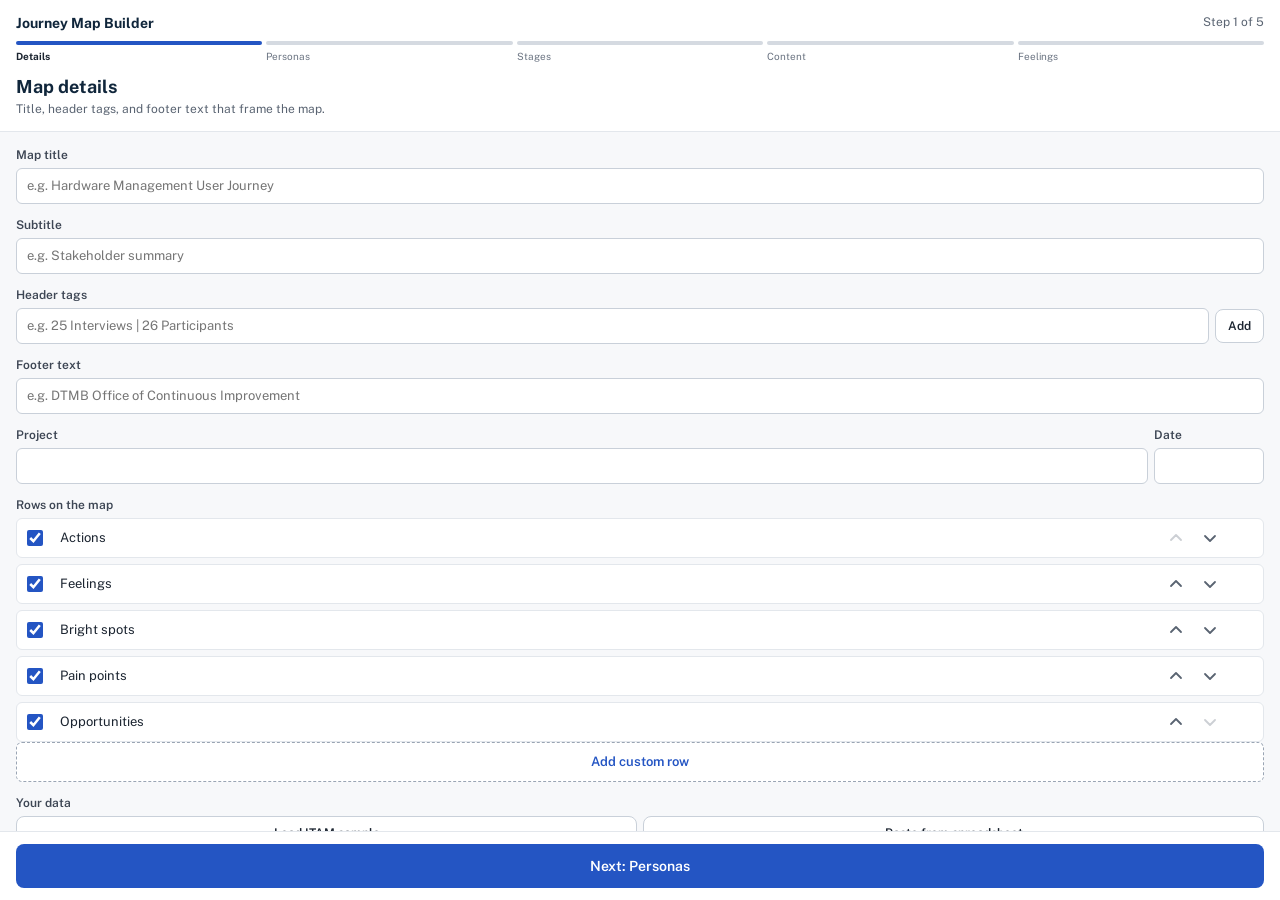
==== panel.html @ 49fc107d "Add files via upload" ====
<!doctype html>
<html lang="en">
<head>
<meta charset="utf-8">
<meta name="viewport" content="width=device-width, initial-scale=1">
<title>Journey Map Builder</title>
<link rel="preconnect" href="https://fonts.googleapis.com">
<link href="https://fonts.googleapis.com/css2?family=Public+Sans:wght@400;500;600;700&display=swap" rel="stylesheet">
<link rel="stylesheet" href="panel.css">
<script src="https://miro.com/app/static/sdk/v2/miro.js"></script>
</head>
<body>
<div id="app"></div>
<script src="sample.js"></script>
<script src="generator.js"></script>
<script src="panel.js"></script>
</body>
</html>
---- panel.css ----
* { box-sizing: border-box; }
html, body { margin: 0; height: 100%; }
body { font-family: 'Public Sans', system-ui, sans-serif; font-size: 13px; color: #1B2430; background: #F7F8FA; }
#app { height: 100vh; display: flex; flex-direction: column; }
button { font: inherit; }
button:focus-visible, input:focus-visible, textarea:focus-visible, .filebtn:focus-within { outline: 2px solid #2455C3; outline-offset: 2px; }

.hd { background: #fff; border-bottom: 1px solid #E3E7EC; padding: 14px 16px 12px; }
.hd-top { display: flex; justify-content: space-between; align-items: center; }
.app { font-size: 14px; font-weight: 700; color: #10263B; }
.muted { font-size: 12px; color: #5A6472; line-height: 1.45; }
.hd h1 { margin: 14px 0 0; font-size: 18px; color: #10263B; }
.hd p { margin: 4px 0 0; }
.steps { display: flex; gap: 4px; margin-top: 10px; }
.stp { flex: 1 1 0; border: 0; background: none; padding: 0; text-align: left; cursor: pointer; min-width: 0; }
.stp .bar { display: block; height: 4px; border-radius: 2px; background: #D5DAE1; }
.stp.on .bar, .stp.done .bar { background: #2455C3; }
.stp .sl { display: block; margin-top: 5px; font-size: 10px; color: #6B7482; overflow: hidden; text-overflow: ellipsis; white-space: nowrap; }
.stp.on .sl { color: #1B2430; font-weight: 700; }

.body { flex: 1; overflow-y: auto; padding: 16px; display: flex; flex-direction: column; gap: 14px; }
.ft { background: #fff; border-top: 1px solid #E3E7EC; padding: 12px 16px; display: flex; gap: 10px; }
.ft .bp { flex: 1; }
.status { padding: 8px 16px; font-size: 12px; line-height: 1.4; background: #EEF3FC; color: #173F99; border-top: 1px solid #D5E0F5; }

.fld { display: flex; flex-direction: column; }
.lbl { display: block; margin-bottom: 6px; font-size: 12px; font-weight: 600; color: #3D4654; }
.lblrow { display: flex; justify-content: space-between; align-items: baseline; }
.hint { margin: 6px 0 0; font-size: 11px; color: #5A6472; }
.hint.nm { margin: 0; }
.in { width: 100%; min-width: 0; height: 36px; padding: 0 10px; border: 1px solid #C9D0D9; border-radius: 6px; background: #fff; color: #1B2430; font: inherit; }
.in.strong { font-weight: 600; }
.in.sub { height: 32px; font-size: 12px; color: #5A6472; }
.ta { width: 100%; min-width: 0; padding: 8px 10px; border: 1px solid #C9D0D9; border-radius: 6px; background: #fff; color: #1B2430; font: inherit; line-height: 1.4; resize: vertical; min-height: 52px; }
.in:focus, .ta:focus { outline: 2px solid #2455C3; outline-offset: -1px; border-color: #2455C3; }

.bp { height: 44px; padding: 0 18px; border: 0; border-radius: 8px; background: #2455C3; color: #fff; font-weight: 600; font-size: 14px; cursor: pointer; }
.bp:hover { background: #1C4AAF; }
.bp:disabled { background: #7F9AD6; cursor: default; }
.bs { height: 44px; padding: 0 16px; border: 1px solid #C9D0D9; border-radius: 8px; background: #fff; color: #1B2430; font-weight: 600; font-size: 14px; cursor: pointer; }
.bs:hover { background: #F2F4F7; }
.bs.sm { height: 34px; padding: 0 12px; font-size: 12px; }
.bs.warn { border-color: #B3261E; color: #B3261E; }
.add { width: 100%; height: 40px; border: 1px dashed #9AA5B4; border-radius: 6px; background: #fff; color: #2455C3; font-weight: 600; font-size: 13px; cursor: pointer; }
.add:hover { background: #F2F6FD; }
.linkbtn { border: 0; background: none; padding: 0; color: #2455C3; font-weight: 600; font-size: 11px; cursor: pointer; text-decoration: underline; }
.ib { width: 32px; height: 32px; flex-shrink: 0; border: 0; border-radius: 6px; background: transparent; color: #5A6472; display: flex; align-items: center; justify-content: center; cursor: pointer; padding: 0; }
.ib:hover { background: #EEF1F4; }
.ib:disabled { opacity: .3; cursor: default; background: transparent; }
.ib.sm { width: 26px; height: 26px; }
.ib-space { width: 32px; flex-shrink: 0; }
.mt { margin-top: 10px; }

.inline { display: flex; gap: 6px; align-items: center; }
.inline.top { align-items: flex-start; }
.grow { flex: 1; min-width: 0; }
.w110 { width: 110px; flex-shrink: 0; }
.stack { display: flex; flex-direction: column; gap: 6px; }
.stack.tight { gap: 0; }
.card { background: #fff; border: 1px solid #E3E7EC; border-radius: 8px; padding: 10px; display: flex; flex-direction: column; gap: 8px; }
.empty { background: #fff; border: 1px dashed #C9D0D9; border-radius: 8px; padding: 16px; text-align: center; color: #5A6472; line-height: 1.5; }

.pills { display: flex; flex-wrap: wrap; gap: 6px; margin-bottom: 6px; }
.pill { display: inline-flex; align-items: center; gap: 2px; min-height: 30px; padding: 2px 2px 2px 10px; border: 1px solid #C9D0D9; border-radius: 15px; background: #fff; font-size: 12px; }
.rowitem { display: flex; align-items: center; gap: 2px; padding: 3px 3px 3px 10px; background: #fff; border: 1px solid #E3E7EC; border-radius: 6px; }
.rowitem input[type=checkbox] { width: 16px; height: 16px; margin: 0 4px 0 0; flex-shrink: 0; accent-color: #2455C3; }
.rowitem .in { height: 32px; border-color: transparent; }
.rowitem .in:hover { border-color: #C9D0D9; }
.toolgrid { display: grid; grid-template-columns: 1fr 1fr; gap: 6px; }
.filebtn { display: inline-flex; align-items: center; justify-content: center; }

.dot { width: 12px; height: 12px; border-radius: 6px; flex-shrink: 0; }
.dot.sm { width: 10px; height: 10px; }
.swatches { display: flex; flex-wrap: wrap; gap: 6px; align-items: center; }
.sw { width: 24px; height: 24px; padding: 0; border-radius: 12px; border: 2px solid transparent; box-shadow: inset 0 0 0 2px #fff; cursor: pointer; }
.sw.on { border-color: #10263B; }
.cpick { width: 28px; height: 28px; padding: 0; border: 1px solid #C9D0D9; border-radius: 6px; background: #fff; cursor: pointer; }

.stageitem { display: flex; align-items: flex-start; gap: 6px; padding: 10px 4px 10px 10px; background: #fff; border: 1px solid #E3E7EC; border-radius: 8px; }
.stageitem .num { width: 18px; padding-top: 9px; font-size: 12px; font-weight: 700; color: #6B7482; flex-shrink: 0; }

.snav { display: flex; align-items: center; gap: 6px; padding: 6px; background: #10263B; border-radius: 8px; color: #fff; }
.snav .ib { color: #fff; }
.snav .ib:hover { background: rgba(255, 255, 255, .12); }
.snav .t { flex: 1; text-align: center; min-width: 0; }
.snav .t b { display: block; font-size: 15px; }
.snav .t span { display: block; font-size: 11px; color: #C4CEDA; }
.sec { display: flex; flex-direction: column; gap: 8px; }
.sechd { display: flex; align-items: center; gap: 8px; width: 100%; min-height: 40px; padding: 0 8px 0 12px; background: #fff; border: 1px solid #E3E7EC; border-radius: 8px; color: #1B2430; cursor: pointer; }
.sechd .nm { flex: 1; text-align: left; font-weight: 700; }
.sechd .chev { display: flex; color: #5A6472; transition: transform .15s; }
.sechd[aria-expanded=true] .chev { transform: rotate(180deg); }
.item { background: #fff; border: 1px solid #E3E7EC; border-radius: 8px; padding: 8px; display: flex; flex-direction: column; gap: 6px; }
.item.k-bright { background: #F3FAF5; }
.item.k-pain { background: #FDF5F5; }
.item.k-opps { background: #FFFBEF; }
.item .ta { min-height: 44px; }
.chips { display: flex; flex-wrap: wrap; gap: 4px; }
.chip { height: 26px; padding: 0 10px; border: 1px solid #C9D0D9; border-radius: 13px; background: #fff; color: #5A6472; font-size: 11px; font-weight: 500; cursor: pointer; }
.chip.on { color: #fff; font-weight: 600; }

.emo-grid { display: grid; grid-template-columns: repeat(5, minmax(0, 1fr)); gap: 6px; }
.emo-slot { display: flex; flex-direction: column; align-items: center; gap: 1px; padding: 6px 2px; background: #fff; border: 1px solid #C9D0D9; border-radius: 8px; }
.emo-slot input { width: 100%; height: 30px; padding: 0; border: 0; background: transparent; text-align: center; font-size: 22px; }
.emo-slot b { font-size: 12px; }
.emo-slot span { font-size: 9px; line-height: 1.1; color: #5A6472; text-align: center; }
.pchips { display: flex; flex-wrap: wrap; gap: 6px; }
.pchip { height: 34px; padding: 0 14px; border: 1px solid #C9D0D9; border-radius: 17px; background: #fff; color: #1B2430; font-weight: 500; cursor: pointer; }
.pchip.on { font-weight: 600; }
.rate { padding: 8px 10px; background: #fff; border: 1px solid #E3E7EC; border-radius: 8px; }
.rate-top { display: flex; justify-content: space-between; align-items: center; margin-bottom: 6px; }
.rate-top b { font-size: 13px; }
.rate.absent .emo-grid { opacity: .35; }
.chk { display: flex; align-items: center; gap: 6px; font-size: 12px; color: #5A6472; cursor: pointer; }
.chk input { width: 16px; height: 16px; margin: 0; accent-color: #2455C3; }
.eb { height: 38px; padding: 0; border: 1px solid #E3E7EC; border-radius: 6px; background: #fff; font-size: 18px; cursor: pointer; }
.eb.on { border-width: 2px; }
.preview { padding: 10px; background: #fff; border: 1px solid #E3E7EC; border-radius: 8px; }
.preview svg { display: block; width: 100%; height: auto; }
.pv-labels { display: grid; font-size: 9px; color: #5A6472; text-align: center; }
.pv-labels span { overflow: hidden; text-overflow: ellipsis; white-space: nowrap; }

.overlay { position: fixed; inset: 0; display: flex; align-items: flex-end; background: rgba(16, 38, 59, .45); }
.sheet { width: 100%; max-height: 92vh; overflow: auto; padding: 16px; display: flex; flex-direction: column; gap: 10px; background: #fff; border-radius: 12px 12px 0 0; }
.sheet h2 { margin: 0; font-size: 16px; color: #10263B; }
.sheet p { margin: 0; }
.ta.paste { min-height: 180px; font-family: ui-monospace, Menlo, monospace; font-size: 11px; }
.err { color: #B3261E; font-size: 12px; }

@media (prefers-reduced-motion: reduce) { .sechd .chev { transition: none; } }
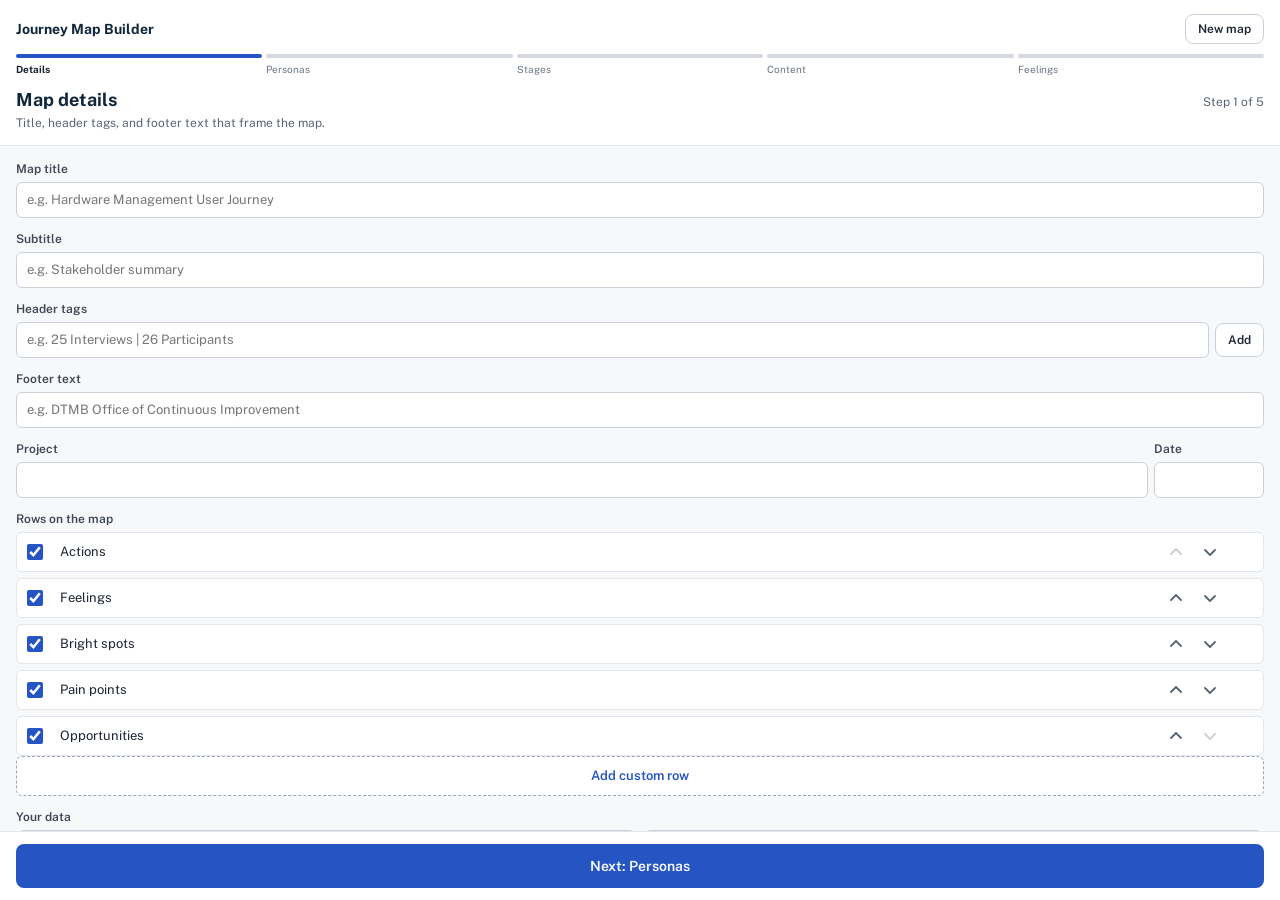
==== commit ddc52dd5: "Update panel.html to include versioning for assets" ====
--- a/panel.html
+++ b/panel.html
@@ -6,13 +6,13 @@
 <title>Journey Map Builder</title>
 <link rel="preconnect" href="https://fonts.googleapis.com">
 <link href="https://fonts.googleapis.com/css2?family=Public+Sans:wght@400;500;600;700&display=swap" rel="stylesheet">
-<link rel="stylesheet" href="panel.css">
+<link rel="stylesheet" href="panel.css?v=4">
 <script src="https://miro.com/app/static/sdk/v2/miro.js"></script>
 </head>
 <body>
 <div id="app"></div>
-<script src="sample.js"></script>
-<script src="generator.js"></script>
-<script src="panel.js"></script>
+<script src="sample.js?v=4"></script>
+<script src="generator.js?v=4"></script>
+<script src="panel.js?v=4"></script>
 </body>
 </html>
--- a/panel.css
+++ b/panel.css
@@ -9,7 +9,9 @@
 .hd-top { display: flex; justify-content: space-between; align-items: center; }
 .app { font-size: 14px; font-weight: 700; color: #10263B; }
 .muted { font-size: 12px; color: #5A6472; line-height: 1.45; }
-.hd h1 { margin: 14px 0 0; font-size: 18px; color: #10263B; }
+.h1row { display: flex; justify-content: space-between; align-items: baseline; gap: 8px; margin-top: 14px; }
+.hd-top .bs.sm { height: 30px; }
+.hd h1 { margin: 0; font-size: 18px; color: #10263B; }
 .hd p { margin: 4px 0 0; }
 .steps { display: flex; gap: 4px; margin-top: 10px; }
 .stp { flex: 1 1 0; border: 0; background: none; padding: 0; text-align: left; cursor: pointer; min-width: 0; }
@@ -101,7 +103,13 @@
 
 .emo-grid { display: grid; grid-template-columns: repeat(5, minmax(0, 1fr)); gap: 6px; }
 .emo-slot { display: flex; flex-direction: column; align-items: center; gap: 1px; padding: 6px 2px; background: #fff; border: 1px solid #C9D0D9; border-radius: 8px; }
-.emo-slot input { width: 100%; height: 30px; padding: 0; border: 0; background: transparent; text-align: center; font-size: 22px; }
+.emo-slot { cursor: pointer; font: inherit; color: #1B2430; }
+.emo-slot:hover { border-color: #2455C3; }
+.emo-slot.on { border: 2px solid #2455C3; background: #EEF3FC; }
+.emo-slot .em { font-size: 22px; line-height: 30px; }
+.picker { margin-top: 8px; padding: 10px; background: #fff; border: 1px solid #C9D0D9; border-radius: 8px; display: flex; flex-direction: column; gap: 8px; }
+.emo-choices { display: grid; grid-template-columns: repeat(5, minmax(0, 1fr)); gap: 4px; }
+.item .chips { padding-left: 2px; }
 .emo-slot b { font-size: 12px; }
 .emo-slot span { font-size: 9px; line-height: 1.1; color: #5A6472; text-align: center; }
 .pchips { display: flex; flex-wrap: wrap; gap: 6px; }
@@ -128,3 +136,5 @@
 .err { color: #B3261E; font-size: 12px; }
 
 @media (prefers-reduced-motion: reduce) { .sechd .chev { transition: none; } }
+
+.linkbar { display: flex; align-items: center; justify-content: space-between; gap: 8px; padding: 8px 16px; background: #fff; border-top: 1px solid #E3E7EC; font-size: 12px; color: #3D4654; }
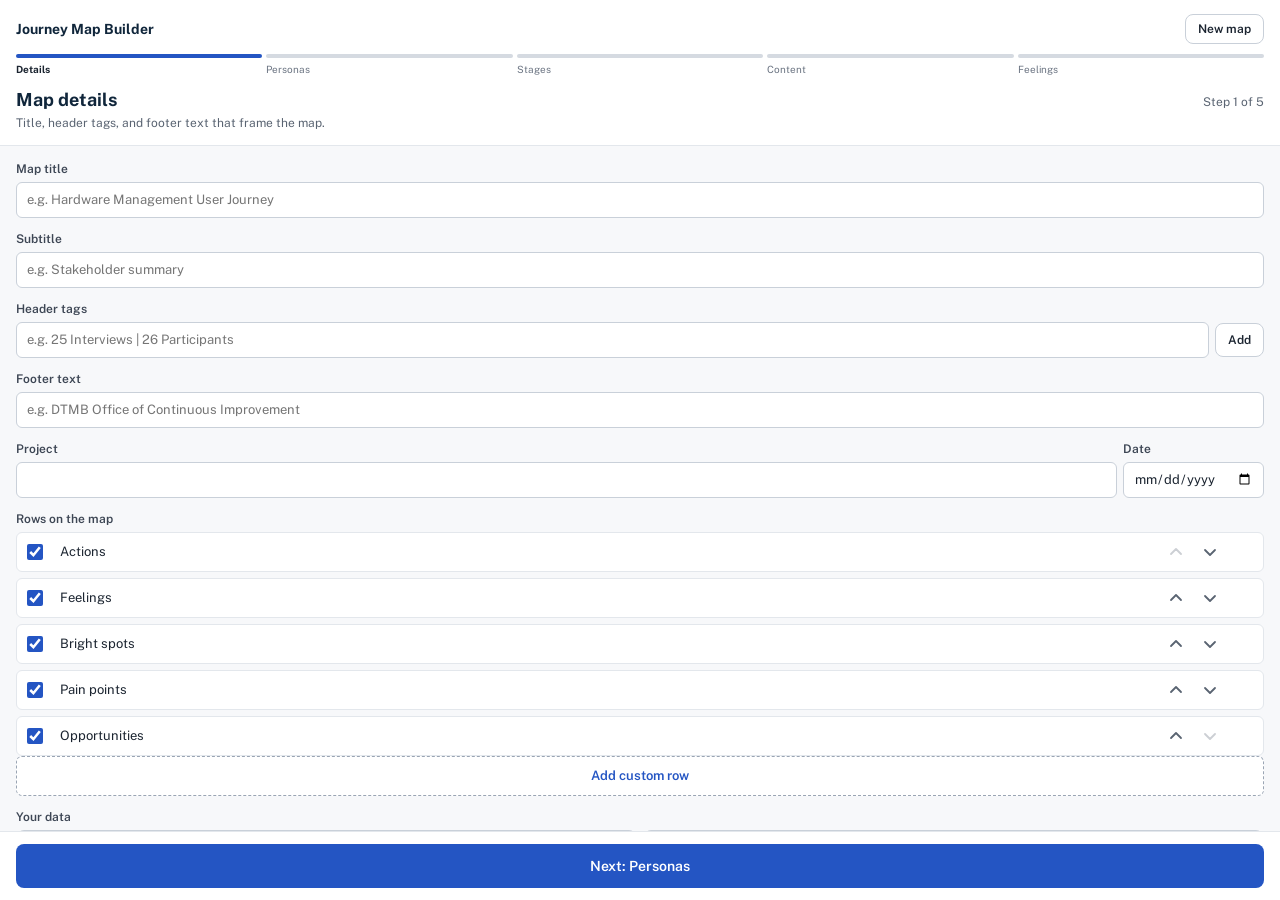
==== commit 2ad92e1d: "Update stylesheet and script versions in panel.html" ====
--- a/panel.html
+++ b/panel.html
@@ -6,13 +6,13 @@
 <title>Journey Map Builder</title>
 <link rel="preconnect" href="https://fonts.googleapis.com">
 <link href="https://fonts.googleapis.com/css2?family=Public+Sans:wght@400;500;600;700&display=swap" rel="stylesheet">
-<link rel="stylesheet" href="panel.css?v=4">
+<link rel="stylesheet" href="panel.css?v=9">
 <script src="https://miro.com/app/static/sdk/v2/miro.js"></script>
 </head>
 <body>
 <div id="app"></div>
-<script src="sample.js?v=4"></script>
-<script src="generator.js?v=4"></script>
-<script src="panel.js?v=4"></script>
+<script src="sample.js?v=9"></script>
+<script src="generator.js?v=9"></script>
+<script src="panel.js?v=9"></script>
 </body>
 </html>
